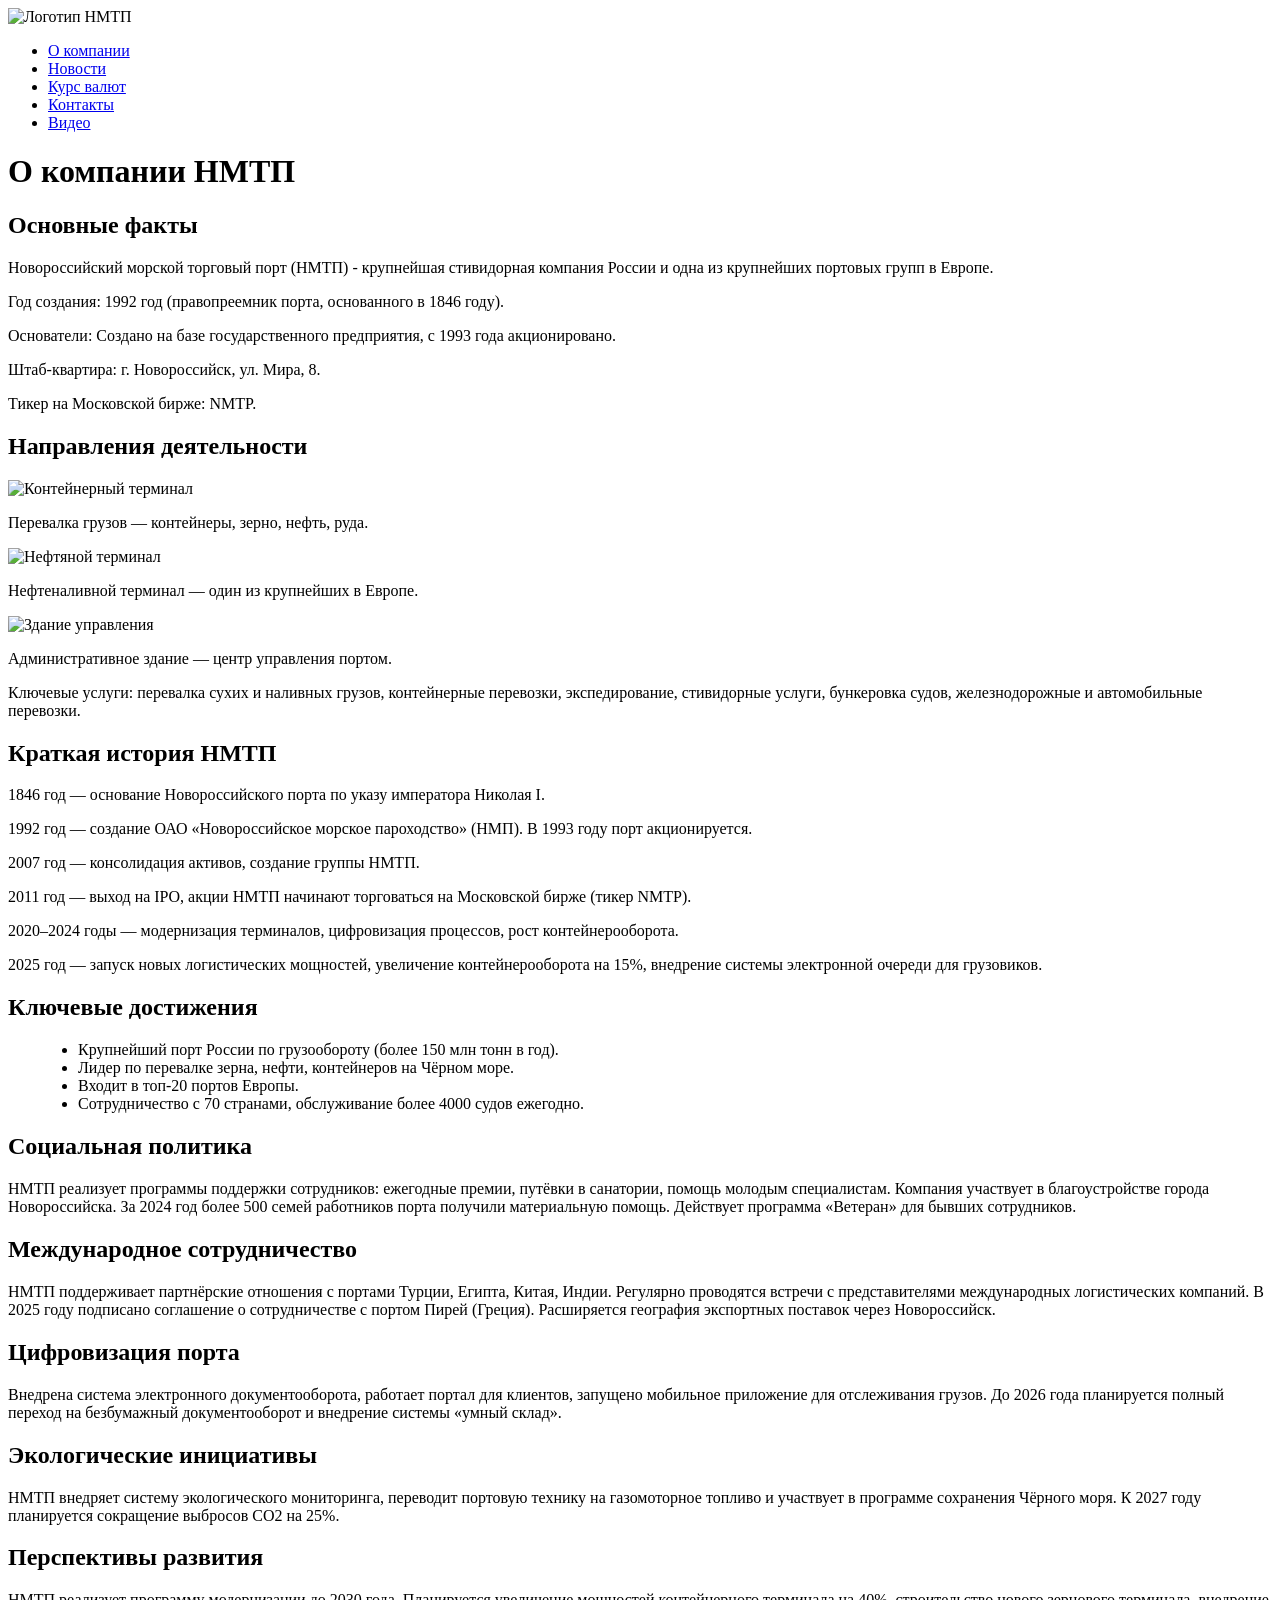
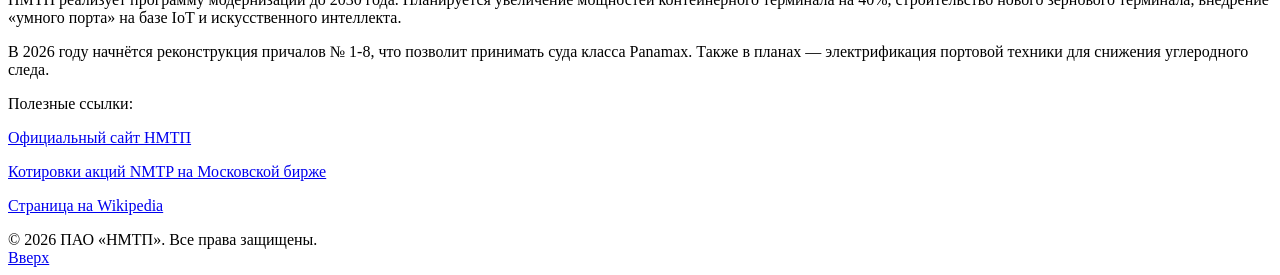
==== index.html @ 36bfabb7 "1 страница проекта" ====
<!DOCTYPE html>
<html lang="ru">
<head>
    <meta charset="UTF-8">
    <meta name="viewport" content="width=device-width, initial-scale=1.0">
    <title>НМТП (ПАО)</title>
    <link rel="stylesheet" href="main.css">
    <link rel="shortcut icon" href="favicon.ico" type="image/x-icon">
    <link rel="icon" href="favicon-16x16.png">
    <link rel="icon" href="favicon-32x32.png">
</head>
<body>
    <div class="sidebar">
        <div class="logo-area">
            <img src="ПАО__НМТП.jpg" alt="Логотип НМТП">
        </div>
        <ul class="menu">
            <li><a href="index.html" class="nav-link active">О компании</a></li>
            <li><a href="news.html" class="nav-link">Новости</a></li>
            <li><a href="currency.html" class="nav-link">Курс валют</a></li>
            <li><a href="contacts.html" class="nav-link">Контакты</a></li>
            <li><a href="video.html" class="nav-link">Видео</a></li>
        </ul>
    </div>
    <div class="content">
        <h1>О компании НМТП</h1>

        <div class="info">
            <h2>Основные факты</h2>

            <p>
                <span class="bold">Новороссийский морской торговый порт (НМТП)</span> - крупнейшая
                стивидорная компания России и одна из крупнейших портовых групп в Европе.
            </p>
            <p>
                <span class="bold">Год создания:</span> <span class="italic">1992 год</span>
                (правопреемник порта, основанного в 1846 году).
            </p>
            <p>
                <span class="bold">Основатели:</span> Создано на базе государственного предприятия, с 1993 года акционировано.
            </p>
            <p>
                <span class="bold">Штаб-квартира:</span> г. Новороссийск, ул. Мира, 8.
            </p>
            <p>
                <span class="bold">Тикер на Московской бирже:</span> <span class="underline">NMTP</span>.
            </p>
        </div>
        <h2>Направления деятельности</h2>
        <div class="image">
            <div class="image-card">
                <img src="image1.jpg" alt="Контейнерный терминал">
                <p>
                    <span class="bold">Перевалка грузов</span> — контейнеры, зерно, нефть, руда.
                </p>
            </div>
            <div class="image-card">
                <img src="image2.jpg" alt="Нефтяной терминал">
                <p>
                    <span class="bold">Нефтеналивной терминал</span> — один из крупнейших в Европе.
                </p>
            </div>
            <div class="image-card">
                <img src="image3.jpg" alt="Здание управления">
                <p>
                    <span class="bold">Административное здание</span> — центр управления портом.
                </p>
            </div>
        </div>
        <p>
            <span class="bold italic">Ключевые услуги:</span> перевалка сухих и наливных грузов,
            контейнерные перевозки, экспедирование, стивидорные услуги, бункеровка судов, железнодорожные
            и автомобильные перевозки.
        </p>
        <h2>Краткая история НМТП</h2>
        <p>
            <span class="bold">1846 год</span> — основание Новороссийского порта по указу императора Николая I.
        </p>
        <p>
            <span class="bold">1992 год</span> — создание ОАО «Новороссийское морское пароходство» (НМП).
            В 1993 году порт акционируется.
        </p>
        <p>
            <span class="bold">2007 год</span> — консолидация активов, создание группы НМТП.
        </p>
        <p>
            <span class="bold underline">2011 год</span> — выход на IPO, акции НМТП начинают
            торговаться на Московской бирже (тикер NMTP).
        </p>
        <p>
            <span class="bold">2020–2024 годы</span> — модернизация терминалов, цифровизация
            процессов, рост контейнерооборота.
        </p>
        <p>
            <span class="bold">2025 год</span> — запуск новых логистических мощностей, увеличение контейнерооборота на 15%,
            внедрение системы электронной очереди для грузовиков.
        </p>
        <h2>Ключевые достижения</h2>
        <ul style="margin-left: 30px; margin-bottom: 20px;">
            <li>Крупнейший порт России по грузообороту (более 150 млн тонн в год).</li>
            <li>Лидер по перевалке зерна, нефти, контейнеров на Чёрном море.</li>
            <li>Входит в топ-20 портов Европы.</li>
            <li>Сотрудничество с 70 странами, обслуживание более 4000 судов ежегодно.</li>
        </ul>
        <div class="info">
            <h2>Социальная политика</h2>
            <p>
                НМТП реализует программы поддержки сотрудников: ежегодные премии, путёвки в санатории,
                помощь молодым специалистам. Компания участвует в благоустройстве города Новороссийска.
                За 2024 год более 500 семей работников порта получили материальную помощь. Действует программа
                «Ветеран» для бывших сотрудников.
            </p>
        </div>

        <div class="info">
            <h2>Международное сотрудничество</h2>
            <p>
                НМТП поддерживает партнёрские отношения с портами Турции, Египта, Китая, Индии. Регулярно
                проводятся встречи с представителями международных логистических компаний. В 2025 году подписано
                соглашение о сотрудничестве с портом Пирей (Греция). Расширяется география экспортных поставок
                через Новороссийск.
            </p>
        </div>

        <div class="info">
            <h2>Цифровизация порта</h2>
            <p>
                Внедрена система электронного документооборота, работает портал для клиентов, запущено мобильное
                приложение для отслеживания грузов. До 2026 года планируется полный переход на безбумажный документооборот
                и внедрение системы «умный склад».
            </p>
        </div>
        <div class="info">
            <h2>Экологические инициативы</h2>
            <p>
                НМТП внедряет систему экологического мониторинга, переводит портовую технику на газомоторное топливо и участвует в
                программе сохранения Чёрного моря. К 2027 году планируется сокращение выбросов CO2 на 25%.
            </p>
        </div>
        <div class="info">
            <h2>Перспективы развития</h2>
            <p>
                НМТП реализует программу модернизации до 2030 года. Планируется увеличение мощностей контейнерного терминала на 40%, строительство
                нового зернового терминала, внедрение «умного порта» на базе IoT и искусственного интеллекта.
            </p>
            <p>
                В 2026 году начнётся реконструкция причалов № 1-8, что позволит принимать суда класса Panamax. Также в планах — электрификация
                портовой техники для снижения углеродного следа.
            </p>
        </div>
        <div class="links">
            <p>
                <span class="bold">Полезные ссылки:</span>
            </p>
            <p>
                <a href="https://www.nmtp.info" target="_blank">Официальный сайт НМТП</a>
            </p>
            <p>
                <a href="https://www.moex.com/ru/issue.aspx?code=NMTP" target="_blank">Котировки акций NMTP на Московской бирже</a>
            </p>
            <p>
                <a href="https://ru.wikipedia.org/wiki/Новороссийский_морской_торговый_порт" target="_blank">Страница на Wikipedia</a>
            </p>
        </div>
        <footer>
            &copy; 2026 ПАО «НМТП». Все права защищены.
        </footer>
    </div>
    <a href="#" class="go-top" title="Наверх">Вверх</a>
    <script>
        document.querySelector('.go-top').addEventListener('click', function(e) {
            e.preventDefault();
            window.scrollTo({
                top: 0,
                behavior: 'smooth'
            });
        });
    </script>
</body>
</html>
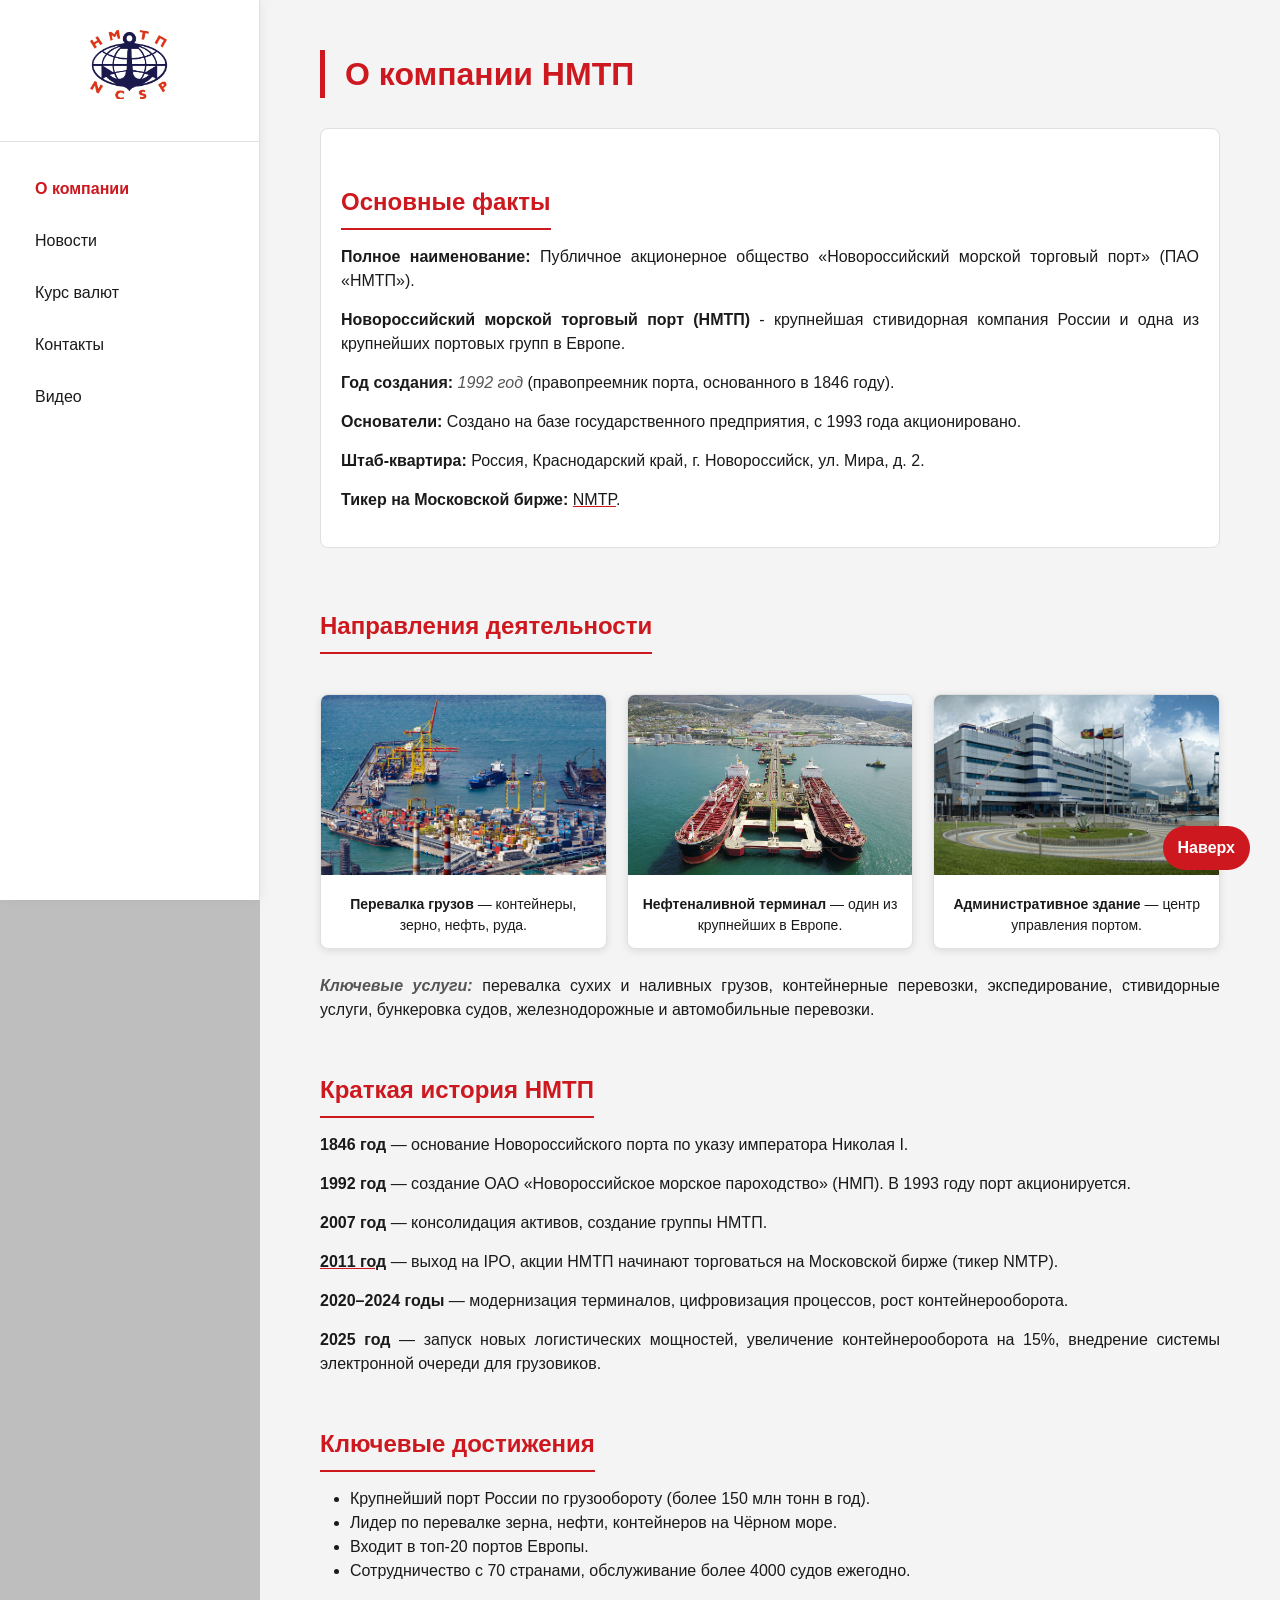
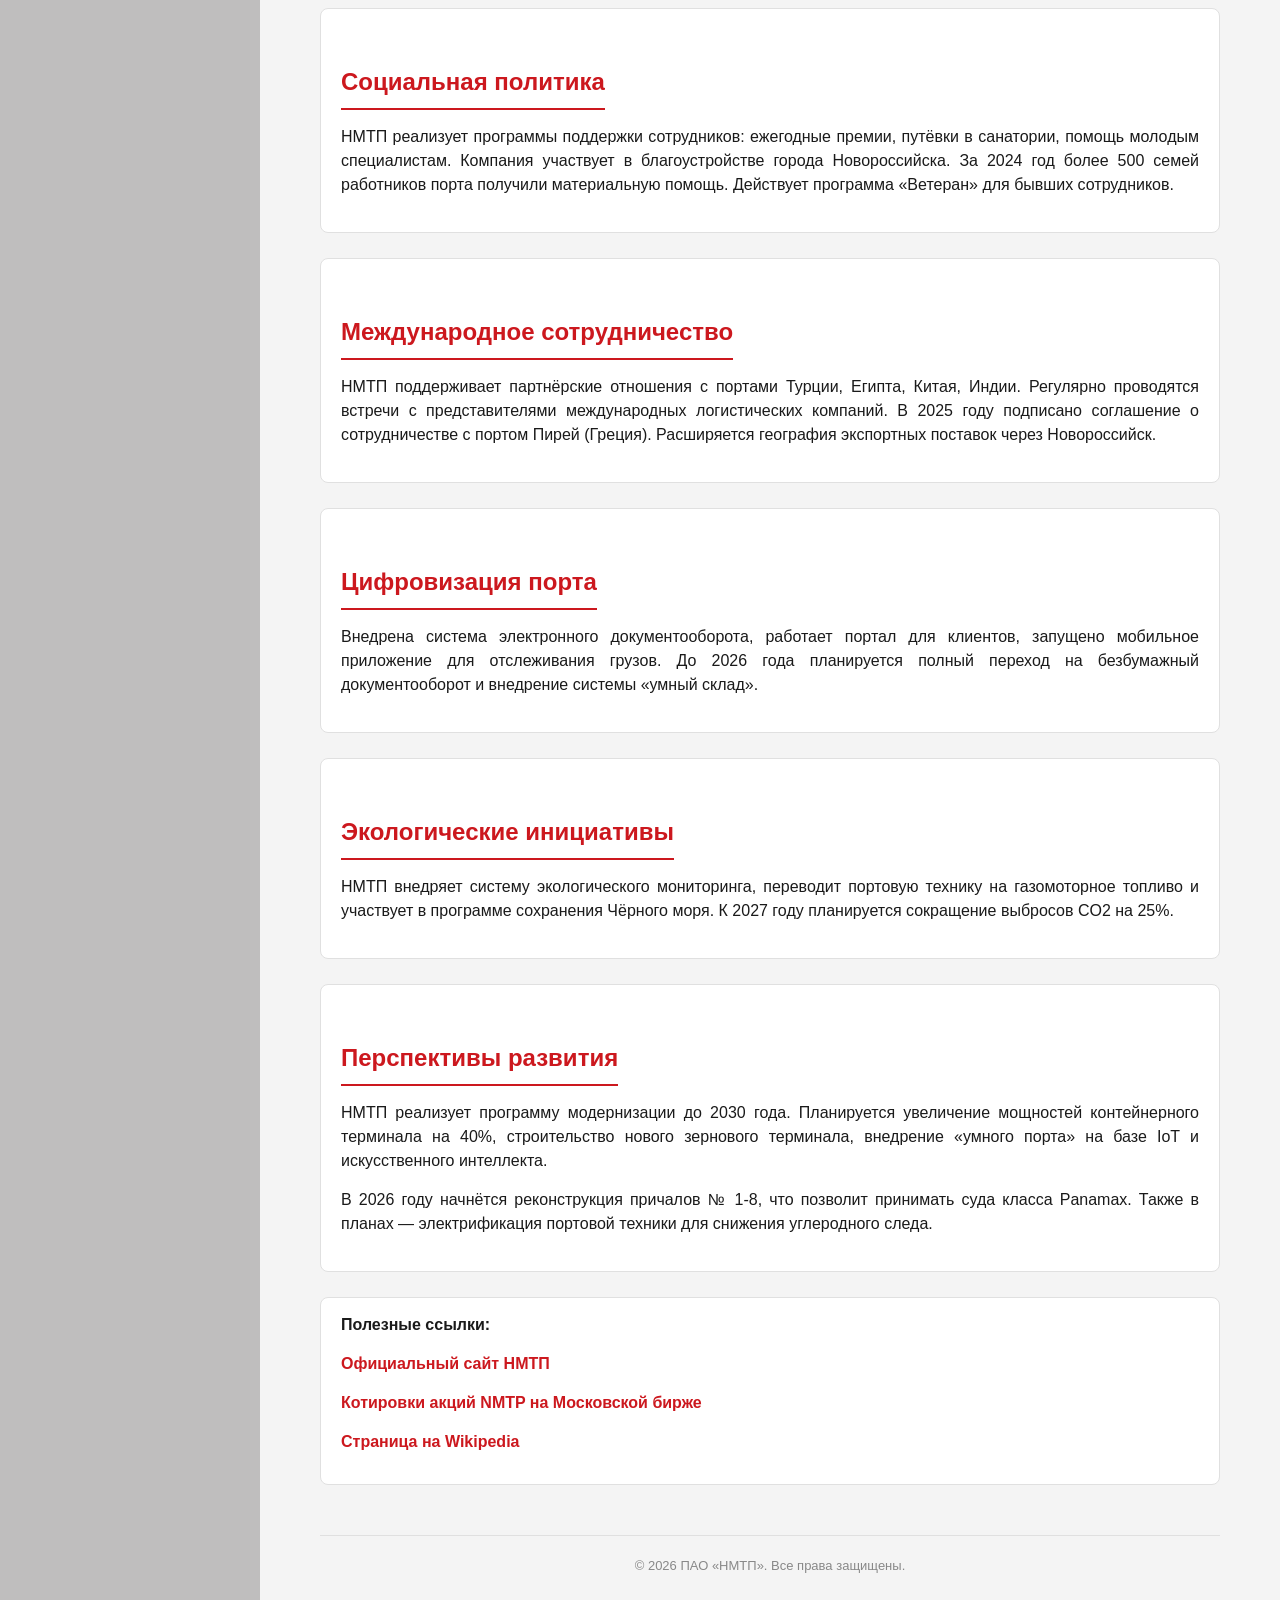
==== commit 232b1492: "1 страница проекта (правки)" ====
--- a/index.html
+++ b/index.html
@@ -28,6 +28,10 @@
         <div class="info">
             <h2>Основные факты</h2>
 
+             <p>
+                <span class="bold">Полное наименование:</span> Публичное акционерное общество
+                «Новороссийский морской торговый порт» (ПАО «НМТП»).
+            </p>
             <p>
                 <span class="bold">Новороссийский морской торговый порт (НМТП)</span> - крупнейшая
                 стивидорная компания России и одна из крупнейших портовых групп в Европе.
@@ -40,7 +44,7 @@
                 <span class="bold">Основатели:</span> Создано на базе государственного предприятия, с 1993 года акционировано.
             </p>
             <p>
-                <span class="bold">Штаб-квартира:</span> г. Новороссийск, ул. Мира, 8.
+                <span class="bold">Штаб-квартира:</span> Россия, Краснодарский край, г. Новороссийск, ул. Мира, д. 2.
             </p>
             <p>
                 <span class="bold">Тикер на Московской бирже:</span> <span class="underline">NMTP</span>.
@@ -166,7 +170,7 @@
             &copy; 2026 ПАО «НМТП». Все права защищены.
         </footer>
     </div>
-    <a href="#" class="go-top" title="Наверх">Вверх</a>
+    <a href="#" class="go-top">Наверх</a>
     <script>
         document.querySelector('.go-top').addEventListener('click', function(e) {
             e.preventDefault();
--- a/main.css
+++ b/main.css
@@ -0,0 +1,240 @@
+* {
+    margin: 0;
+    padding: 0;
+    box-sizing: border-box;
+}
+
+body {
+    font-family: 'Segoe UI', Tahoma, Geneva, Verdana, sans-serif;
+    background-color: #bfbebe;
+    color: #1a1a1a;
+    line-height: 1.5;
+}
+
+.sidebar {
+    position: fixed;
+    left: 0;
+    top: 0;
+    width: 260px;
+    height: 100vh;
+    background-color: #ffffff;
+    color: #1a1a1a;
+    padding: 30px 0;
+    overflow-y: auto;
+    z-index: 100;
+    box-shadow: 2px 0 10px rgba(0,0,0,0.05);
+    border-right: 1px solid #e0e0e0;
+}
+
+.logo-area {
+    text-align: center;
+    padding: 0 20px 25px;
+    border-bottom: 1px solid #e0e0e0;
+    margin-bottom: 25px;
+}
+
+.logo-area img {
+    max-width: 80px;
+    margin-bottom: 10px;
+}
+
+.logo-area h2 {
+    font-size: 18px;
+    font-weight: 500;
+    letter-spacing: 1px;
+    color: #1a1a1a;
+}
+
+.menu {
+    list-style: none;
+}
+
+.menu li {
+    margin: 8px 15px;
+}
+
+.menu a {
+    display: block;
+    padding: 10px 20px;
+    color: #1a1a1a;
+    text-decoration: none;
+    font-size: 16px;
+    border-radius: 8px;
+    transition: 0.3s;
+}
+
+.menu a:hover {
+    background-color: transparent;
+    color: #cc181e;
+    transform: translateX(5px);
+}
+
+.menu .active {
+    background-color: transparent;
+    color: #cc181e;
+    font-weight: bold;
+}
+
+.content {
+    margin-left: 260px;
+    padding: 40px 60px;
+    min-height: 100vh;
+    background-color: #f4f4f4;
+}
+
+h1 {
+    font-size: 32px;
+    color: #cc181e;
+    border-left: 5px solid #cc181e;
+    padding-left: 20px;
+    margin-bottom: 30px;
+    margin-top: 10px;
+}
+
+h2 {
+    font-size: 24px;
+    color: #cc181e;
+    margin: 35px 0 15px 0;
+    padding-bottom: 8px;
+    border-bottom: 2px solid #cc181e;
+    display: inline-block;
+}
+
+h3 {
+    font-size: 20px;
+    color: #cc181e;
+    margin: 20px 0 10px 0;
+}
+
+p {
+    margin-bottom: 15px;
+    font-size: 16px;
+    text-align: justify;
+    color: #1a1a1a;
+}
+
+.info {
+    background-color: #ffffff;
+    padding: 20px;
+    border-radius: 8px;
+    margin: 25px 0;
+    border: 1px solid #e0e0e0;
+}
+
+.image {
+    display: flex;
+    gap: 20px;
+    margin: 25px 0;
+    flex-wrap: wrap;
+}
+
+.image-card {
+    flex: 1;
+    min-width: 230px;
+    background: #ffffff;
+    border-radius: 8px;
+    overflow: hidden;
+    box-shadow: 0 2px 8px rgba(0,0,0,0.1);
+    transition: transform 0.2s;
+    border: 1px solid #e0e0e0;
+}
+
+.image-card:hover {
+    transform: translateY(-5px);
+}
+
+.image-card img {
+    width: 100%;
+    height: 180px;
+    object-fit: cover;
+}
+
+.image-card p {
+    padding: 12px;
+    text-align: center;
+    font-size: 14px;
+    margin: 0;
+    color: #1a1a1a;
+}
+
+.bold {
+    font-weight: 700;
+    color: #1a1a1a;
+}
+
+.italic {
+    font-style: italic;
+    color: #555;
+}
+
+.underline {
+    text-decoration: underline;
+    text-decoration-color: #cc181e;
+}
+
+.links {
+    margin: 25px 0;
+    padding: 15px 20px;
+    background: #ffffff;
+    border: 1px solid #e0e0e0;
+    border-radius: 8px;
+}
+
+.links a {
+    color: #cc181e;
+    text-decoration: none;
+    font-weight: 600;
+}
+
+.links a:hover {
+    text-decoration: underline;
+}
+
+.go-top {
+    position: fixed;
+    bottom: 30px;
+    right: 30px;
+    background-color: #cc181e;
+    color: white;
+    text-decoration: none;
+    padding: 10px 15px;
+    border-radius: 30px;
+    font-size: 16px;
+    font-weight: bold;
+    transition: 0.3s;
+    z-index: 99;
+    border: none;
+    cursor: pointer;
+}
+
+.go-top:hover {
+    background-color: #a00f14;
+    transform: scale(1.05);
+}
+
+footer {
+    margin-top: 50px;
+    padding-top: 20px;
+    text-align: center;
+    font-size: 13px;
+    color: #888;
+    border-top: 1px solid #e0e0e0;
+}
+
+@media (max-width: 768px) {
+    .sidebar {
+        width: 100%;
+        height: auto;
+        position: relative;
+        border-right: none;
+        border-bottom: 1px solid #e0e0e0;
+    }
+    .content {
+        margin-left: 0;
+        padding: 20px;
+    }
+    .go-top {
+        bottom: 20px;
+        right: 20px;
+    }
+}
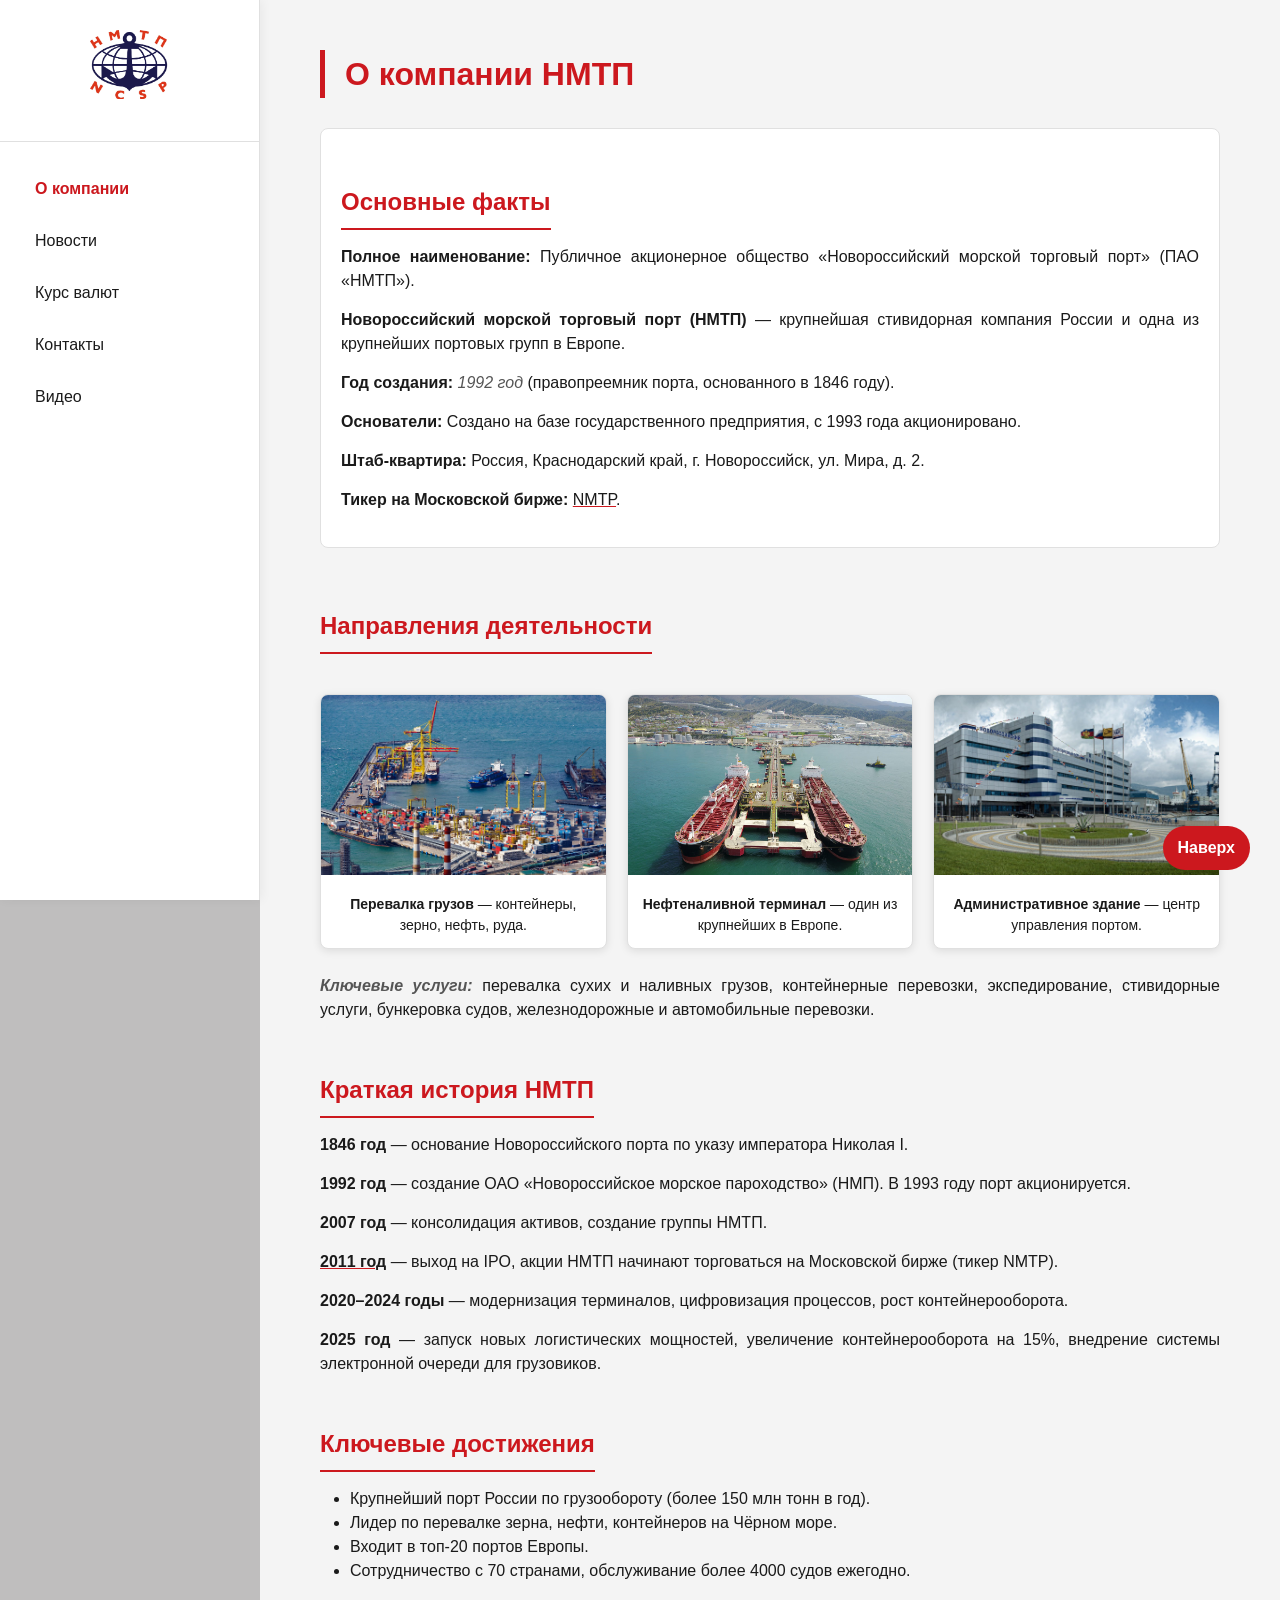
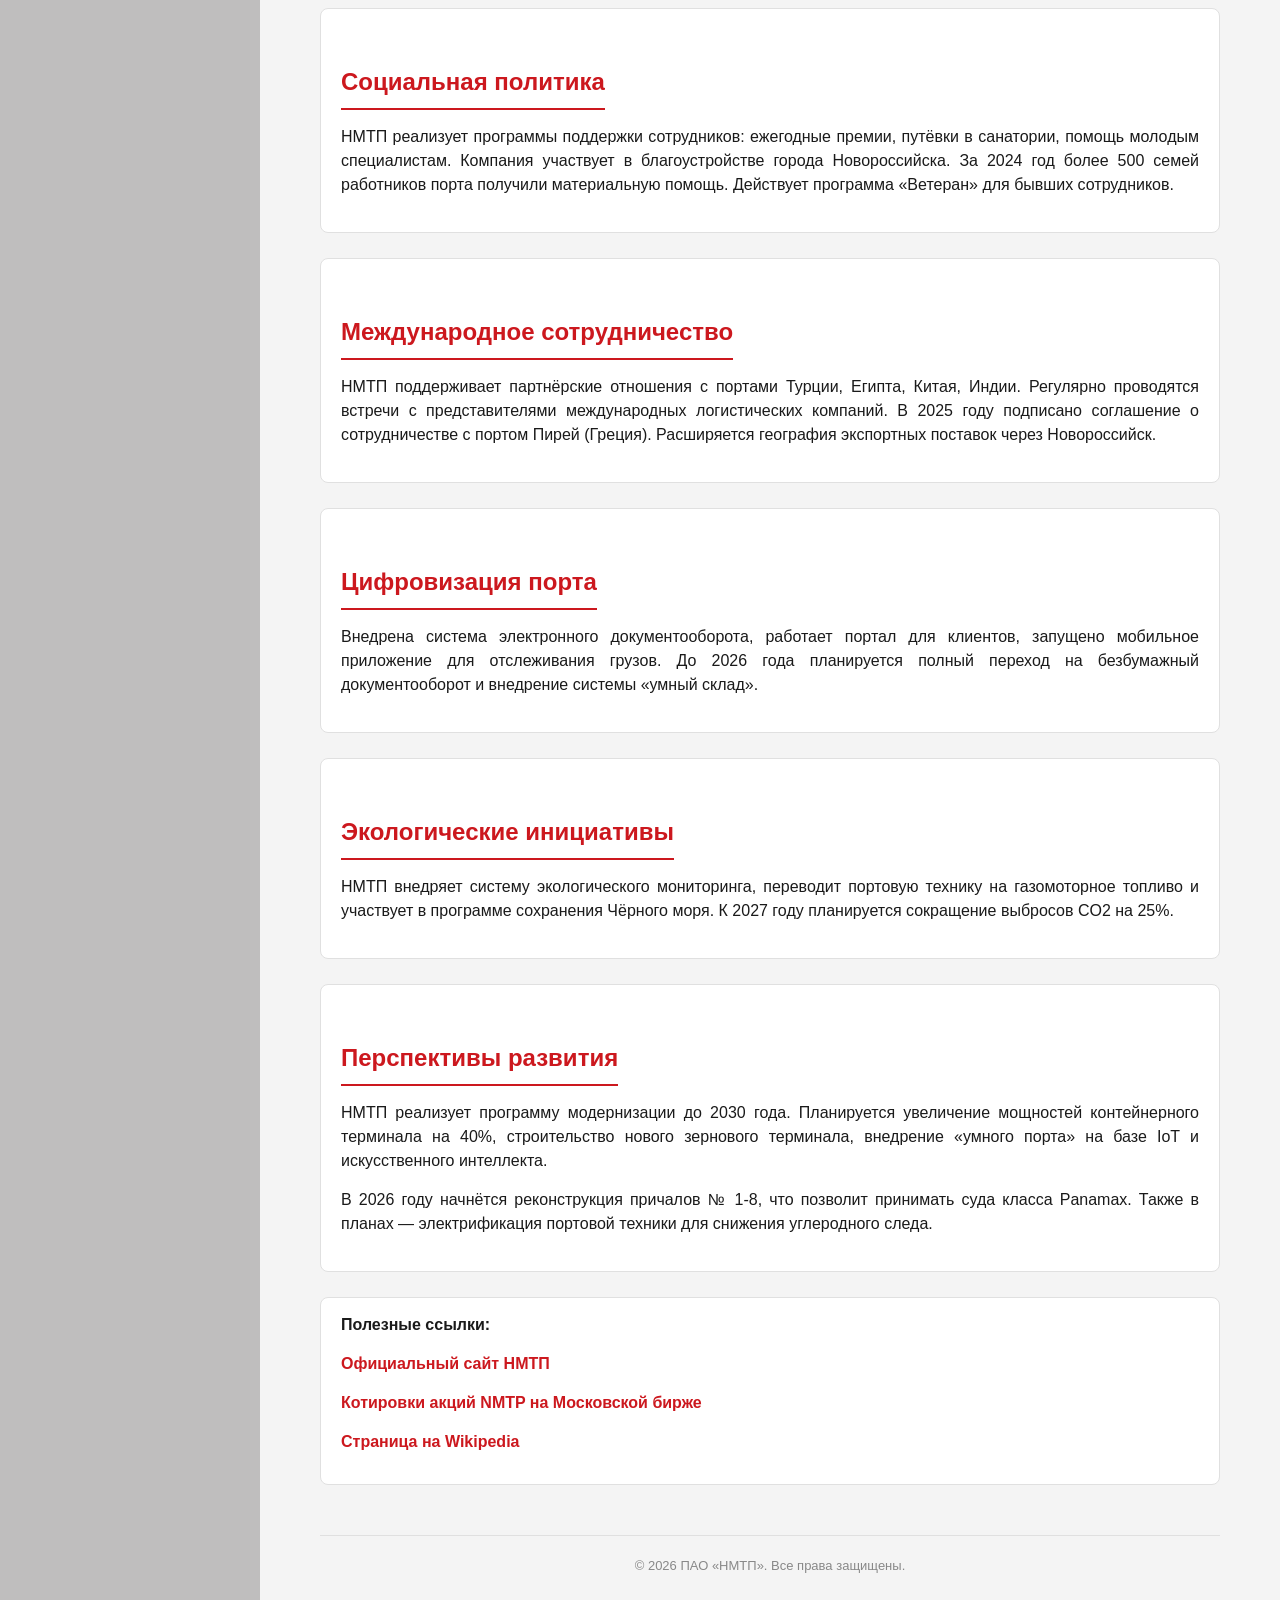
==== commit 4ab8b665: "Правки" ====
--- a/index.html
+++ b/index.html
@@ -33,7 +33,7 @@
                 «Новороссийский морской торговый порт» (ПАО «НМТП»).
             </p>
             <p>
-                <span class="bold">Новороссийский морской торговый порт (НМТП)</span> - крупнейшая
+                <span class="bold">Новороссийский морской торговый порт (НМТП)</span> — крупнейшая
                 стивидорная компания России и одна из крупнейших портовых групп в Европе.
             </p>
             <p>
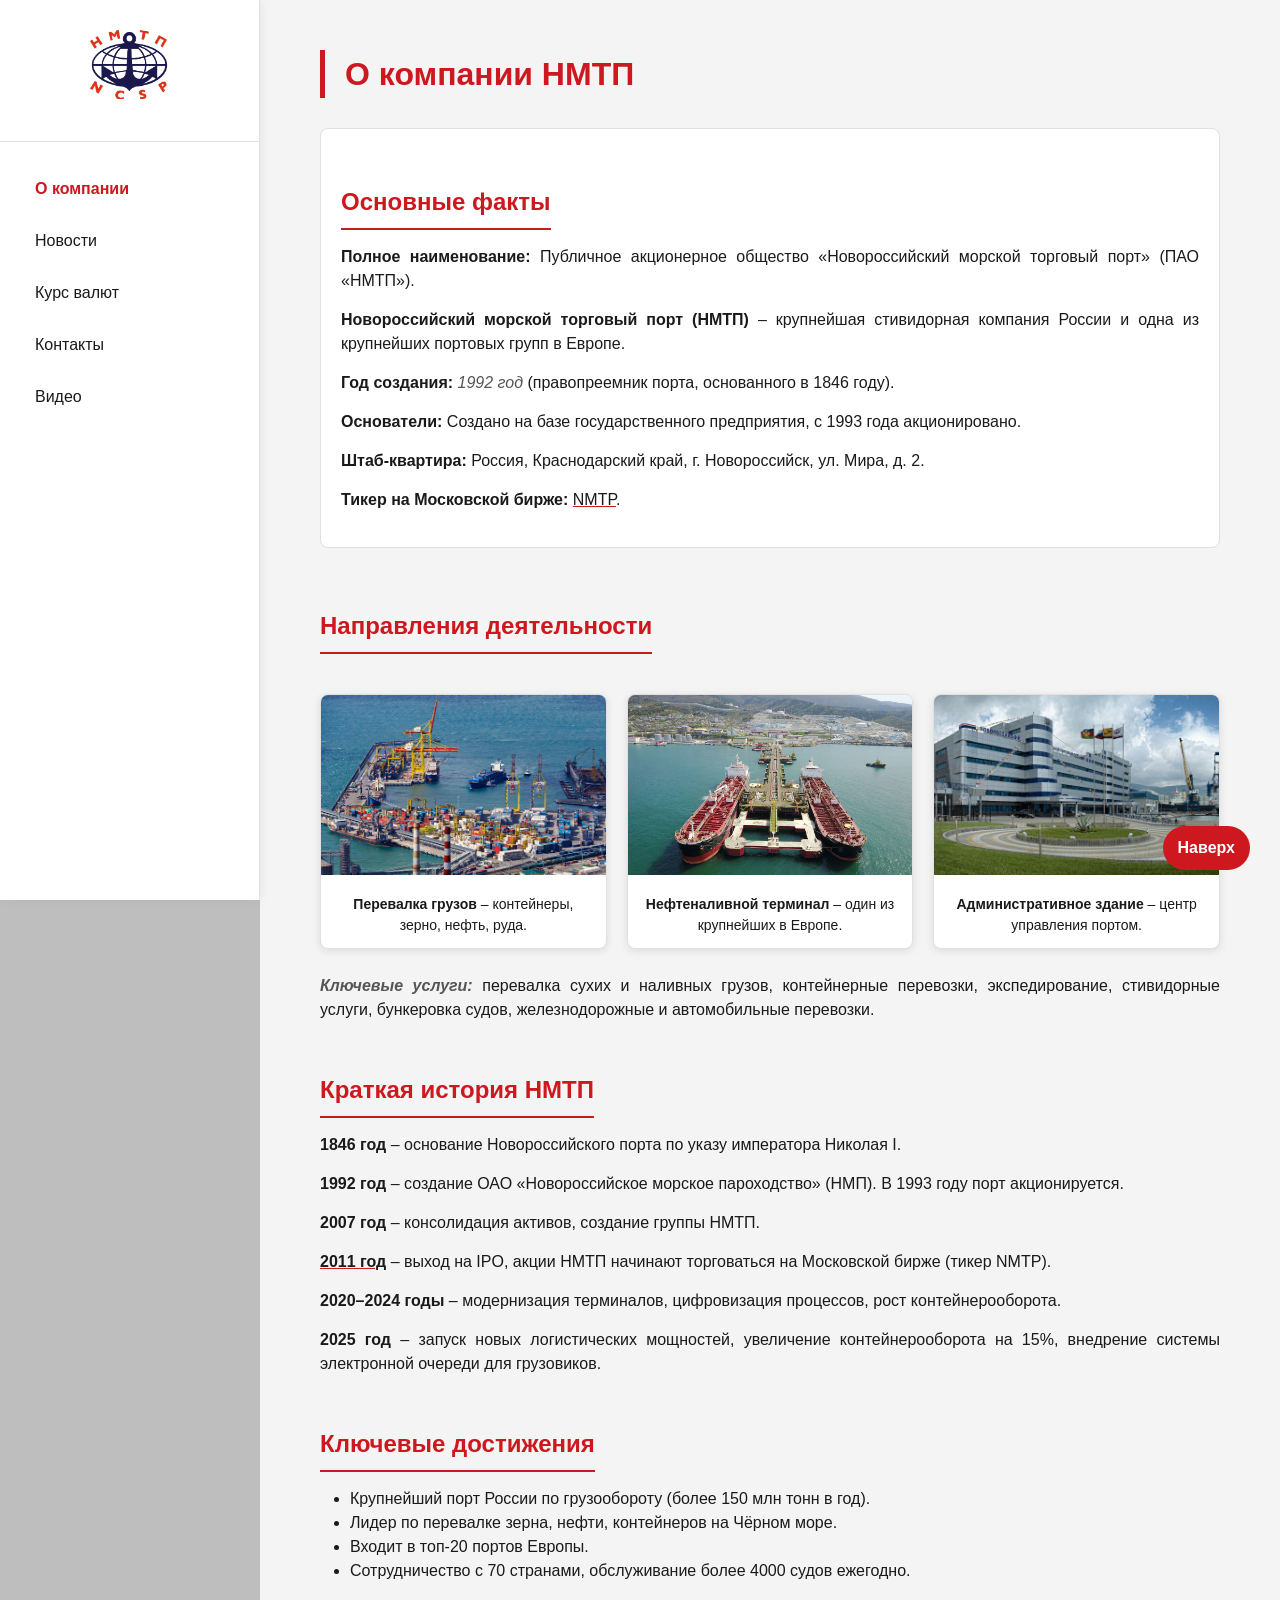
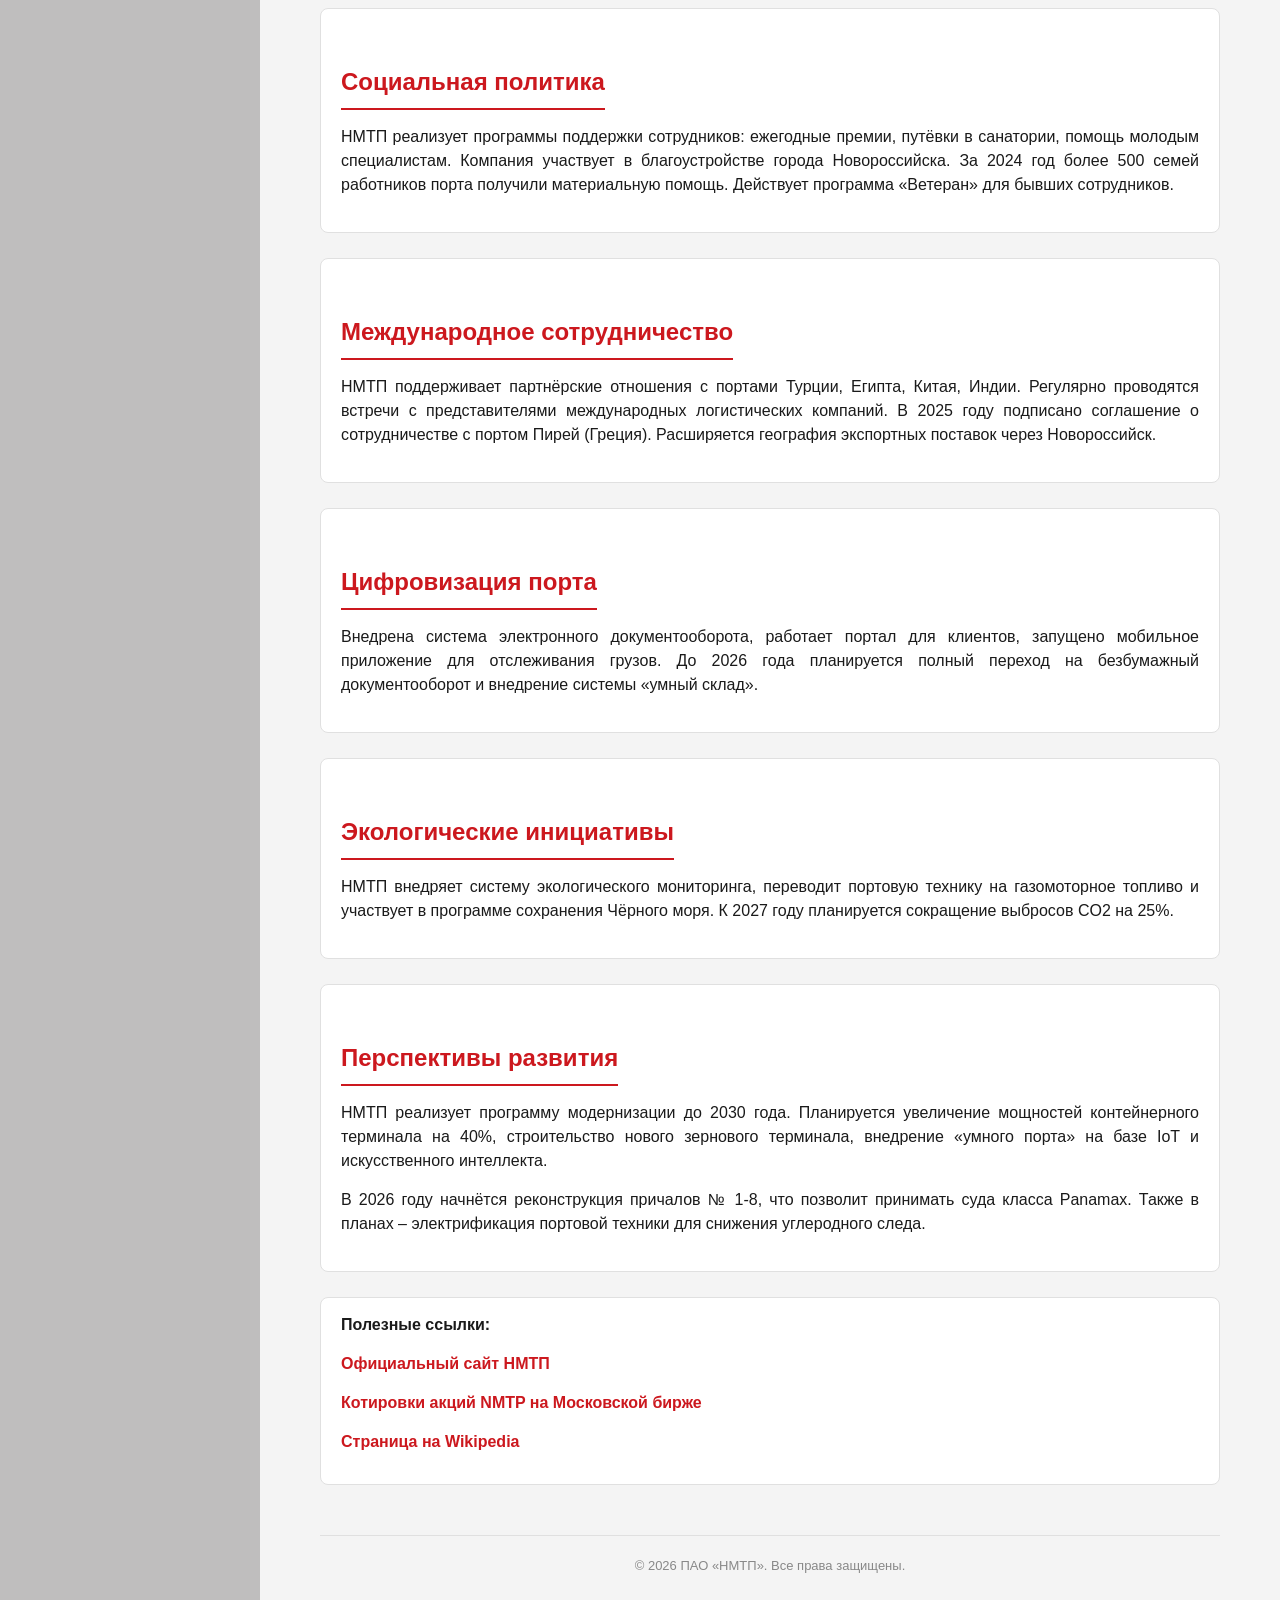
==== commit 326e0e01: "Правки" ====
--- a/index.html
+++ b/index.html
@@ -33,7 +33,7 @@
                 «Новороссийский морской торговый порт» (ПАО «НМТП»).
             </p>
             <p>
-                <span class="bold">Новороссийский морской торговый порт (НМТП)</span> — крупнейшая
+                <span class="bold">Новороссийский морской торговый порт (НМТП)</span> – крупнейшая
                 стивидорная компания России и одна из крупнейших портовых групп в Европе.
             </p>
             <p>
@@ -55,19 +55,19 @@
             <div class="image-card">
                 <img src="image1.jpg" alt="Контейнерный терминал">
                 <p>
-                    <span class="bold">Перевалка грузов</span> — контейнеры, зерно, нефть, руда.
+                    <span class="bold">Перевалка грузов</span> – контейнеры, зерно, нефть, руда.
                 </p>
             </div>
             <div class="image-card">
                 <img src="image2.jpg" alt="Нефтяной терминал">
                 <p>
-                    <span class="bold">Нефтеналивной терминал</span> — один из крупнейших в Европе.
+                    <span class="bold">Нефтеналивной терминал</span> – один из крупнейших в Европе.
                 </p>
             </div>
             <div class="image-card">
                 <img src="image3.jpg" alt="Здание управления">
                 <p>
-                    <span class="bold">Административное здание</span> — центр управления портом.
+                    <span class="bold">Административное здание</span> – центр управления портом.
                 </p>
             </div>
         </div>
@@ -78,25 +78,25 @@
         </p>
         <h2>Краткая история НМТП</h2>
         <p>
-            <span class="bold">1846 год</span> — основание Новороссийского порта по указу императора Николая I.
+            <span class="bold">1846 год</span> – основание Новороссийского порта по указу императора Николая I.
         </p>
         <p>
-            <span class="bold">1992 год</span> — создание ОАО «Новороссийское морское пароходство» (НМП).
+            <span class="bold">1992 год</span> – создание ОАО «Новороссийское морское пароходство» (НМП).
             В 1993 году порт акционируется.
         </p>
         <p>
-            <span class="bold">2007 год</span> — консолидация активов, создание группы НМТП.
+            <span class="bold">2007 год</span> – консолидация активов, создание группы НМТП.
         </p>
         <p>
-            <span class="bold underline">2011 год</span> — выход на IPO, акции НМТП начинают
+            <span class="bold underline">2011 год</span> – выход на IPO, акции НМТП начинают
             торговаться на Московской бирже (тикер NMTP).
         </p>
         <p>
-            <span class="bold">2020–2024 годы</span> — модернизация терминалов, цифровизация
+            <span class="bold">2020–2024 годы</span> – модернизация терминалов, цифровизация
             процессов, рост контейнерооборота.
         </p>
         <p>
-            <span class="bold">2025 год</span> — запуск новых логистических мощностей, увеличение контейнерооборота на 15%,
+            <span class="bold">2025 год</span> – запуск новых логистических мощностей, увеличение контейнерооборота на 15%,
             внедрение системы электронной очереди для грузовиков.
         </p>
         <h2>Ключевые достижения</h2>
@@ -148,7 +148,7 @@
                 нового зернового терминала, внедрение «умного порта» на базе IoT и искусственного интеллекта.
             </p>
             <p>
-                В 2026 году начнётся реконструкция причалов № 1-8, что позволит принимать суда класса Panamax. Также в планах — электрификация
+                В 2026 году начнётся реконструкция причалов № 1-8, что позволит принимать суда класса Panamax. Также в планах – электрификация
                 портовой техники для снижения углеродного следа.
             </p>
         </div>
